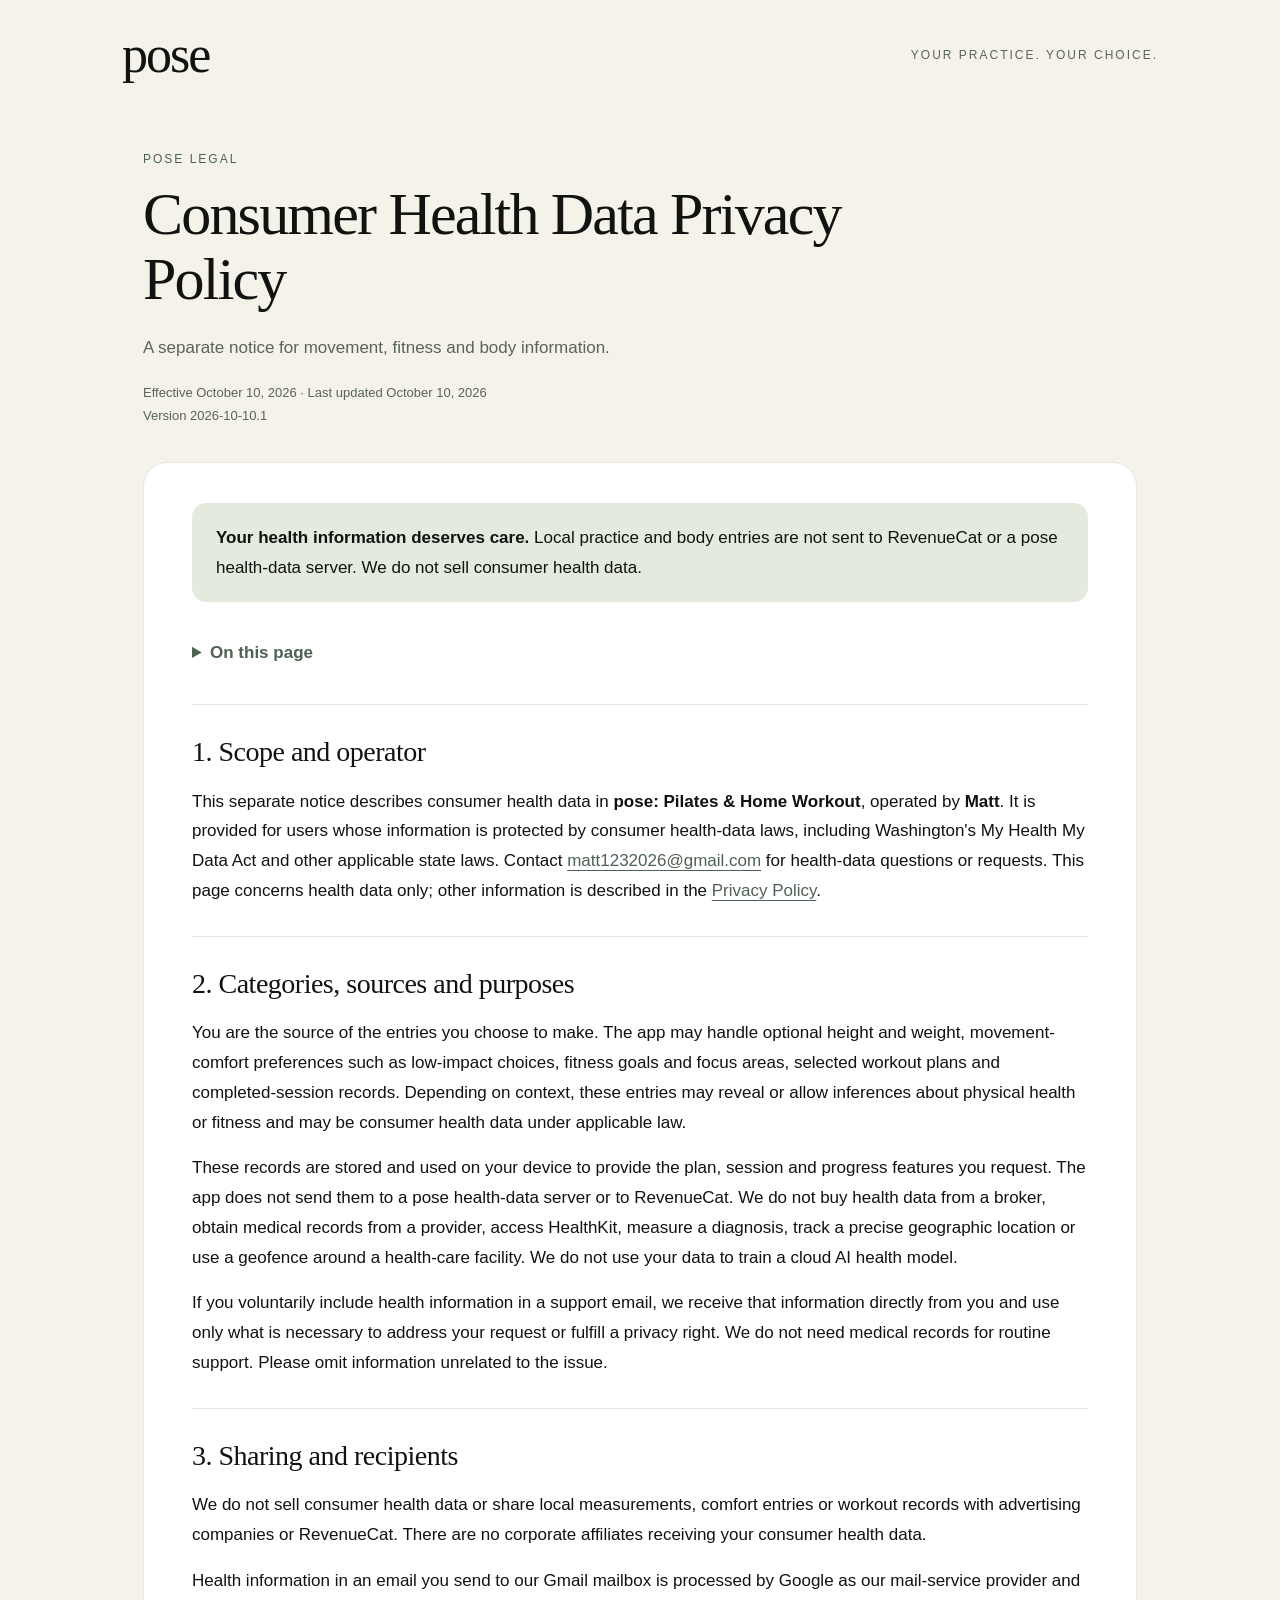
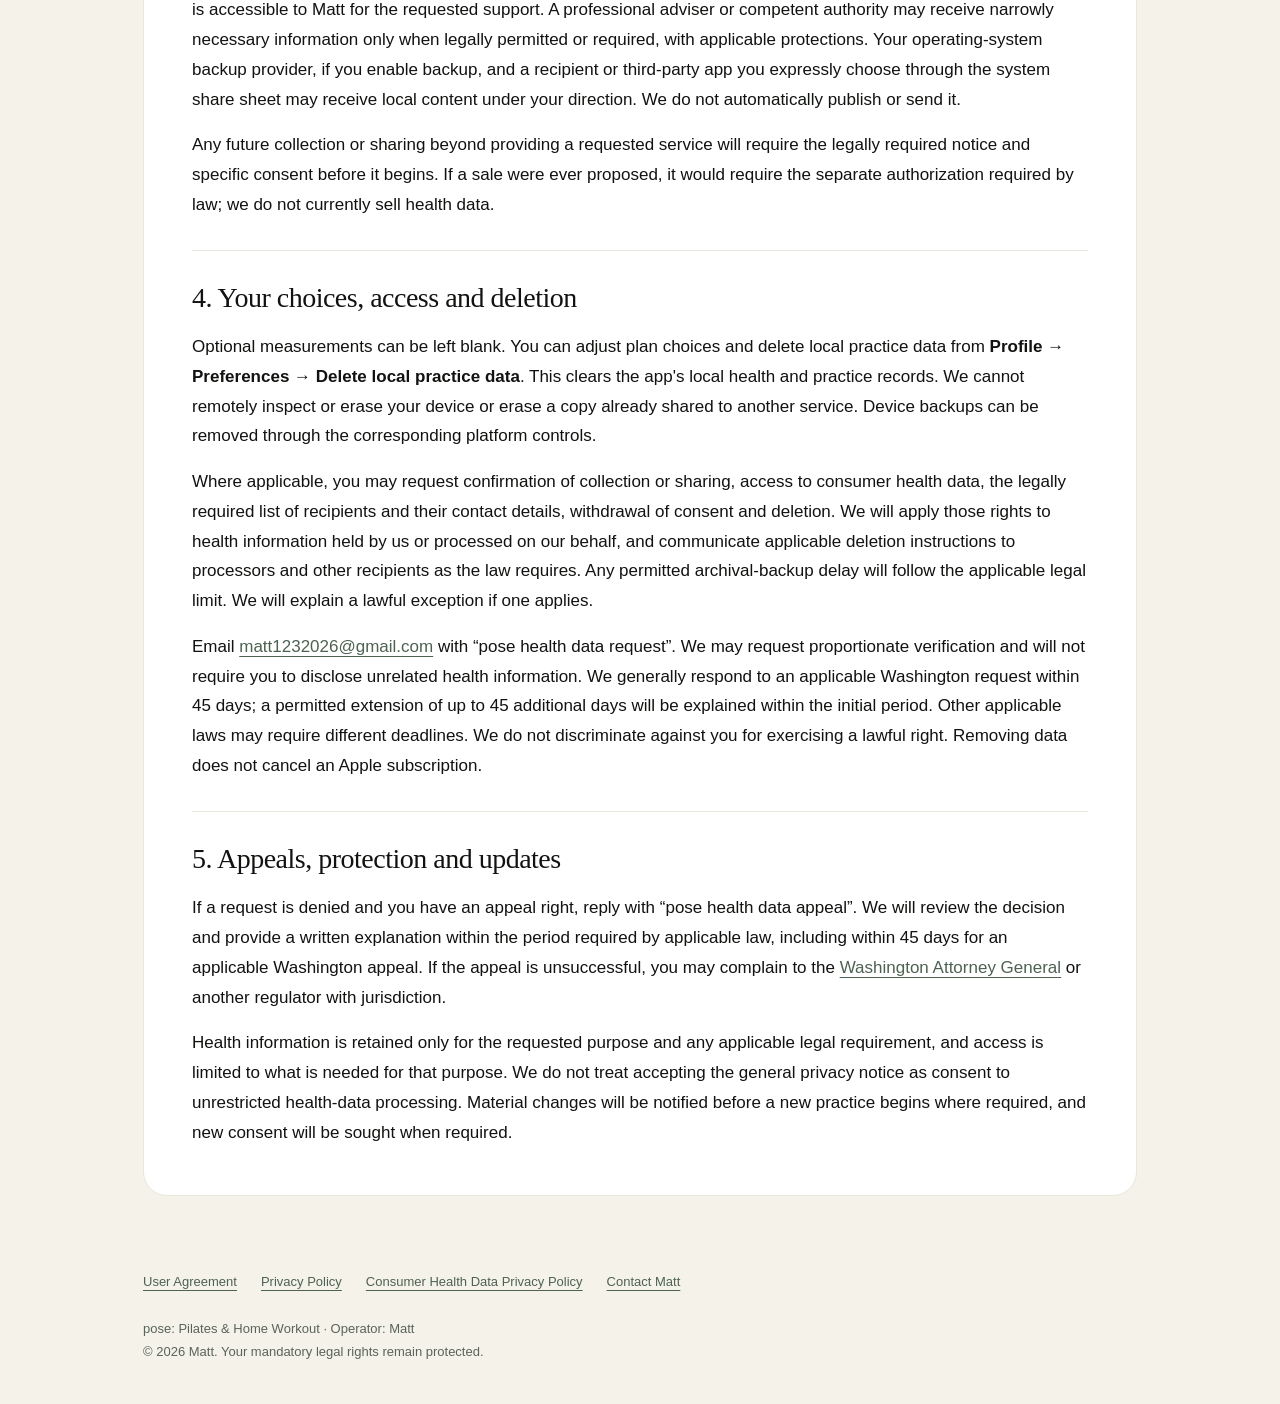
==== consumer-health/index.html @ 8d5f0f85 "Publish English pose legal documents and privacy notices" ====
<!doctype html>
<html lang="en"><head><meta charset="utf-8"><meta name="viewport" content="width=device-width, initial-scale=1"><meta name="color-scheme" content="light"><title>Consumer Health Data Privacy Policy · pose</title><meta name="description" content="A separate notice for movement, fitness and body information."><meta name="theme-color" content="#f5f2ea"><link rel="canonical" href="https://lee271420-ship-it.github.io/pose-legal/consumer-health/"><link rel="icon" href="../favicon.svg" type="image/svg+xml"><link rel="stylesheet" href="../styles.css"></head><body>
<a class="skip" href="#main">Skip to content</a><header class="site-header"><a class="brand" href="../" aria-label="pose legal home">pose</a><span class="brand-note">your practice. your choice.</span></header>
<main id="main"><div class="hero"><p class="eyebrow">pose legal</p><h1>Consumer Health Data Privacy Policy</h1><p class="intro">A separate notice for movement, fitness and body information.</p><p class="meta">Effective October 10, 2026 · Last updated October 10, 2026<br>Version 2026-10-10.1</p></div><article class="document" aria-label="Consumer Health Data Privacy Policy"><div class="summary"><p><strong>Your health information deserves care.</strong> Local practice and body entries are not sent to RevenueCat or a pose health-data server. We do not sell consumer health data.</p></div><details class="toc"><summary>On this page</summary><ol><li><a href="#scope-and-operator">Scope and operator</a></li><li><a href="#categories-sources-and-purposes">Categories, sources and purposes</a></li><li><a href="#sharing-and-recipients">Sharing and recipients</a></li><li><a href="#your-choices-access-and-deletion">Your choices, access and deletion</a></li><li><a href="#appeals-protection-and-updates">Appeals, protection and updates</a></li></ol></details><section id="scope-and-operator" aria-labelledby="heading-scope-and-operator"><h2 id="heading-scope-and-operator">1. Scope and operator</h2><p>This separate notice describes consumer health data in <strong>pose: Pilates &amp; Home Workout</strong>, operated by <strong>Matt</strong>. It is provided for users whose information is protected by consumer health-data laws, including Washington's My Health My Data Act and other applicable state laws. Contact <a href="mailto:matt1232026@gmail.com">matt1232026@gmail.com</a> for health-data questions or requests. This page concerns health data only; other information is described in the <a href="../privacy/">Privacy Policy</a>.</p></section><section id="categories-sources-and-purposes" aria-labelledby="heading-categories-sources-and-purposes"><h2 id="heading-categories-sources-and-purposes">2. Categories, sources and purposes</h2><p>You are the source of the entries you choose to make. The app may handle optional height and weight, movement-comfort preferences such as low-impact choices, fitness goals and focus areas, selected workout plans and completed-session records. Depending on context, these entries may reveal or allow inferences about physical health or fitness and may be consumer health data under applicable law.</p><p>These records are stored and used on your device to provide the plan, session and progress features you request. The app does not send them to a pose health-data server or to RevenueCat. We do not buy health data from a broker, obtain medical records from a provider, access HealthKit, measure a diagnosis, track a precise geographic location or use a geofence around a health-care facility. We do not use your data to train a cloud AI health model.</p><p>If you voluntarily include health information in a support email, we receive that information directly from you and use only what is necessary to address your request or fulfill a privacy right. We do not need medical records for routine support. Please omit information unrelated to the issue.</p></section><section id="sharing-and-recipients" aria-labelledby="heading-sharing-and-recipients"><h2 id="heading-sharing-and-recipients">3. Sharing and recipients</h2><p>We do not sell consumer health data or share local measurements, comfort entries or workout records with advertising companies or RevenueCat. There are no corporate affiliates receiving your consumer health data.</p><p>Health information in an email you send to our Gmail mailbox is processed by Google as our mail-service provider and is accessible to Matt for the requested support. A professional adviser or competent authority may receive narrowly necessary information only when legally permitted or required, with applicable protections. Your operating-system backup provider, if you enable backup, and a recipient or third-party app you expressly choose through the system share sheet may receive local content under your direction. We do not automatically publish or send it.</p><p>Any future collection or sharing beyond providing a requested service will require the legally required notice and specific consent before it begins. If a sale were ever proposed, it would require the separate authorization required by law; we do not currently sell health data.</p></section><section id="your-choices-access-and-deletion" aria-labelledby="heading-your-choices-access-and-deletion"><h2 id="heading-your-choices-access-and-deletion">4. Your choices, access and deletion</h2><p>Optional measurements can be left blank. You can adjust plan choices and delete local practice data from <strong>Profile → Preferences → Delete local practice data</strong>. This clears the app's local health and practice records. We cannot remotely inspect or erase your device or erase a copy already shared to another service. Device backups can be removed through the corresponding platform controls.</p><p>Where applicable, you may request confirmation of collection or sharing, access to consumer health data, the legally required list of recipients and their contact details, withdrawal of consent and deletion. We will apply those rights to health information held by us or processed on our behalf, and communicate applicable deletion instructions to processors and other recipients as the law requires. Any permitted archival-backup delay will follow the applicable legal limit. We will explain a lawful exception if one applies.</p><p>Email <a href="mailto:matt1232026@gmail.com?subject=pose%20health%20data%20request">matt1232026@gmail.com</a> with “pose health data request”. We may request proportionate verification and will not require you to disclose unrelated health information. We generally respond to an applicable Washington request within 45 days; a permitted extension of up to 45 additional days will be explained within the initial period. Other applicable laws may require different deadlines. We do not discriminate against you for exercising a lawful right. Removing data does not cancel an Apple subscription.</p></section><section id="appeals-protection-and-updates" aria-labelledby="heading-appeals-protection-and-updates"><h2 id="heading-appeals-protection-and-updates">5. Appeals, protection and updates</h2><p>If a request is denied and you have an appeal right, reply with “pose health data appeal”. We will review the decision and provide a written explanation within the period required by applicable law, including within 45 days for an applicable Washington appeal. If the appeal is unsuccessful, you may complain to the <a href="https://www.atg.wa.gov/file-complaint">Washington Attorney General</a> or another regulator with jurisdiction.</p><p>Health information is retained only for the requested purpose and any applicable legal requirement, and access is limited to what is needed for that purpose. We do not treat accepting the general privacy notice as consent to unrestricted health-data processing. Material changes will be notified before a new practice begins where required, and new consent will be sought when required.</p></section></article></main><footer><nav class="footer-links" aria-label="Legal documents"><a href="../terms/">User Agreement</a><a href="../privacy/">Privacy Policy</a><a href="../consumer-health/">Consumer Health Data Privacy Policy</a><a href="mailto:matt1232026@gmail.com">Contact Matt</a></nav><p>pose: Pilates &amp; Home Workout · Operator: Matt<br>© 2026 Matt. Your mandatory legal rights remain protected.</p></footer></body></html>
---- styles.css ----
:root{color-scheme:light;--cream:#f5f2ea;--ink:#111310;--muted:#59645a;--green:#4d6252;--pale:#e3ebdf;--line:#e5e8df}
*{box-sizing:border-box}html{scroll-behavior:smooth;scroll-padding-top:28px}body{margin:0;background:var(--cream);color:var(--ink);font:17px/1.75 -apple-system,BlinkMacSystemFont,"Segoe UI",sans-serif;-webkit-text-size-adjust:100%}
a{color:var(--green);text-decoration:underline;text-underline-offset:4px;overflow-wrap:anywhere}a:hover{color:#223e2c}a:focus-visible,summary:focus-visible{outline:3px solid var(--green);outline-offset:5px;border-radius:3px}
.skip{position:absolute;left:16px;top:-100px;padding:12px 20px;background:#fff;z-index:10}.skip:focus{top:12px}
.site-header{max-width:1100px;margin:auto;padding:24px 32px;display:flex;align-items:center;justify-content:space-between;gap:20px}.brand{font:52px/.9 Georgia,"Times New Roman",serif;letter-spacing:-2px;color:var(--ink);text-decoration:none;padding:8px 0}.brand-note{font-size:12px;letter-spacing:2px;text-transform:uppercase;color:var(--muted)}
main{max-width:1050px;margin:14px auto 64px;padding:0 28px}.hero{padding:24px 0 34px;max-width:780px}.eyebrow{text-transform:uppercase;letter-spacing:2px;font-size:12px;color:var(--green);margin:0 0 12px}h1{font:clamp(38px,6vw,60px)/1.09 Georgia,"Times New Roman",serif;letter-spacing:-1.8px;margin:0 0 20px}h2{font:28px/1.2 Georgia,"Times New Roman",serif;letter-spacing:-.5px;margin:0 0 18px}.intro{max-width:650px;color:var(--muted);margin:0 0 20px}.meta{font-size:13px;color:var(--muted);margin:0}.document{background:#fff;border-radius:24px;padding:40px 48px;border:1px solid var(--line)}.summary{padding:20px 24px;background:var(--pale);border-radius:14px;margin:0 0 28px}.summary p{margin:0}p{margin:0 0 16px}p:last-child{margin-bottom:0}section{padding:30px 0;border-top:1px solid var(--line)}section:last-child{padding-bottom:8px}ul{padding-left:22px;margin:10px 0 18px}li{margin:8px 0}strong{font-weight:600}.toc{margin:0 0 28px}.toc summary{cursor:pointer;min-height:44px;padding:8px 0;color:var(--green);font-weight:600}.toc ol{columns:2;column-gap:30px;padding-left:24px;font-size:14px}.toc a{display:inline-block;padding:4px 0;line-height:1.5}footer{max-width:1050px;margin:0 auto 40px;padding:0 28px;color:var(--muted);font-size:13px}.footer-links{display:flex;flex-wrap:wrap;gap:4px 24px;margin-bottom:14px}.footer-links a{min-height:44px;display:inline-flex;align-items:center}.cards{display:grid;grid-template-columns:1fr 1fr;gap:18px}.card{display:block;background:#fff;border:1px solid var(--line);border-radius:22px;padding:28px;color:var(--ink);text-decoration:none}.card h2{margin-bottom:12px}.card p{color:var(--muted)}.card span{display:inline-block;color:var(--green);margin-top:20px;text-decoration:underline;text-underline-offset:4px}
@media(max-width:600px){body{font-size:16px;line-height:1.75}.site-header{padding:20px 24px}.brand{font-size:46px}.brand-note{font-size:10px;letter-spacing:1.3px}main{padding:0 18px;margin-top:0}.hero{padding:22px 6px 26px}.document{padding:26px 22px;border-radius:20px}h1{letter-spacing:-1px}h2{font-size:25px}.toc ol{columns:1}.summary{padding:18px}.cards{grid-template-columns:1fr}footer{padding:0 24px}section{padding:26px 0}}
@media(prefers-reduced-motion:reduce){html{scroll-behavior:auto}}@media print{body{background:#fff;color:#000;font:12pt/1.5 serif}.site-header{padding:0 0 20px}.brand-note,.skip,.toc,.footer-links{display:none}main{max-width:none;margin:0;padding:0}.hero{padding:0 0 24px}.document{border:0;padding:0}.summary{border:1px solid #aaa;background:none}section{break-inside:avoid-page}a{color:#000}footer{padding:20px 0}}
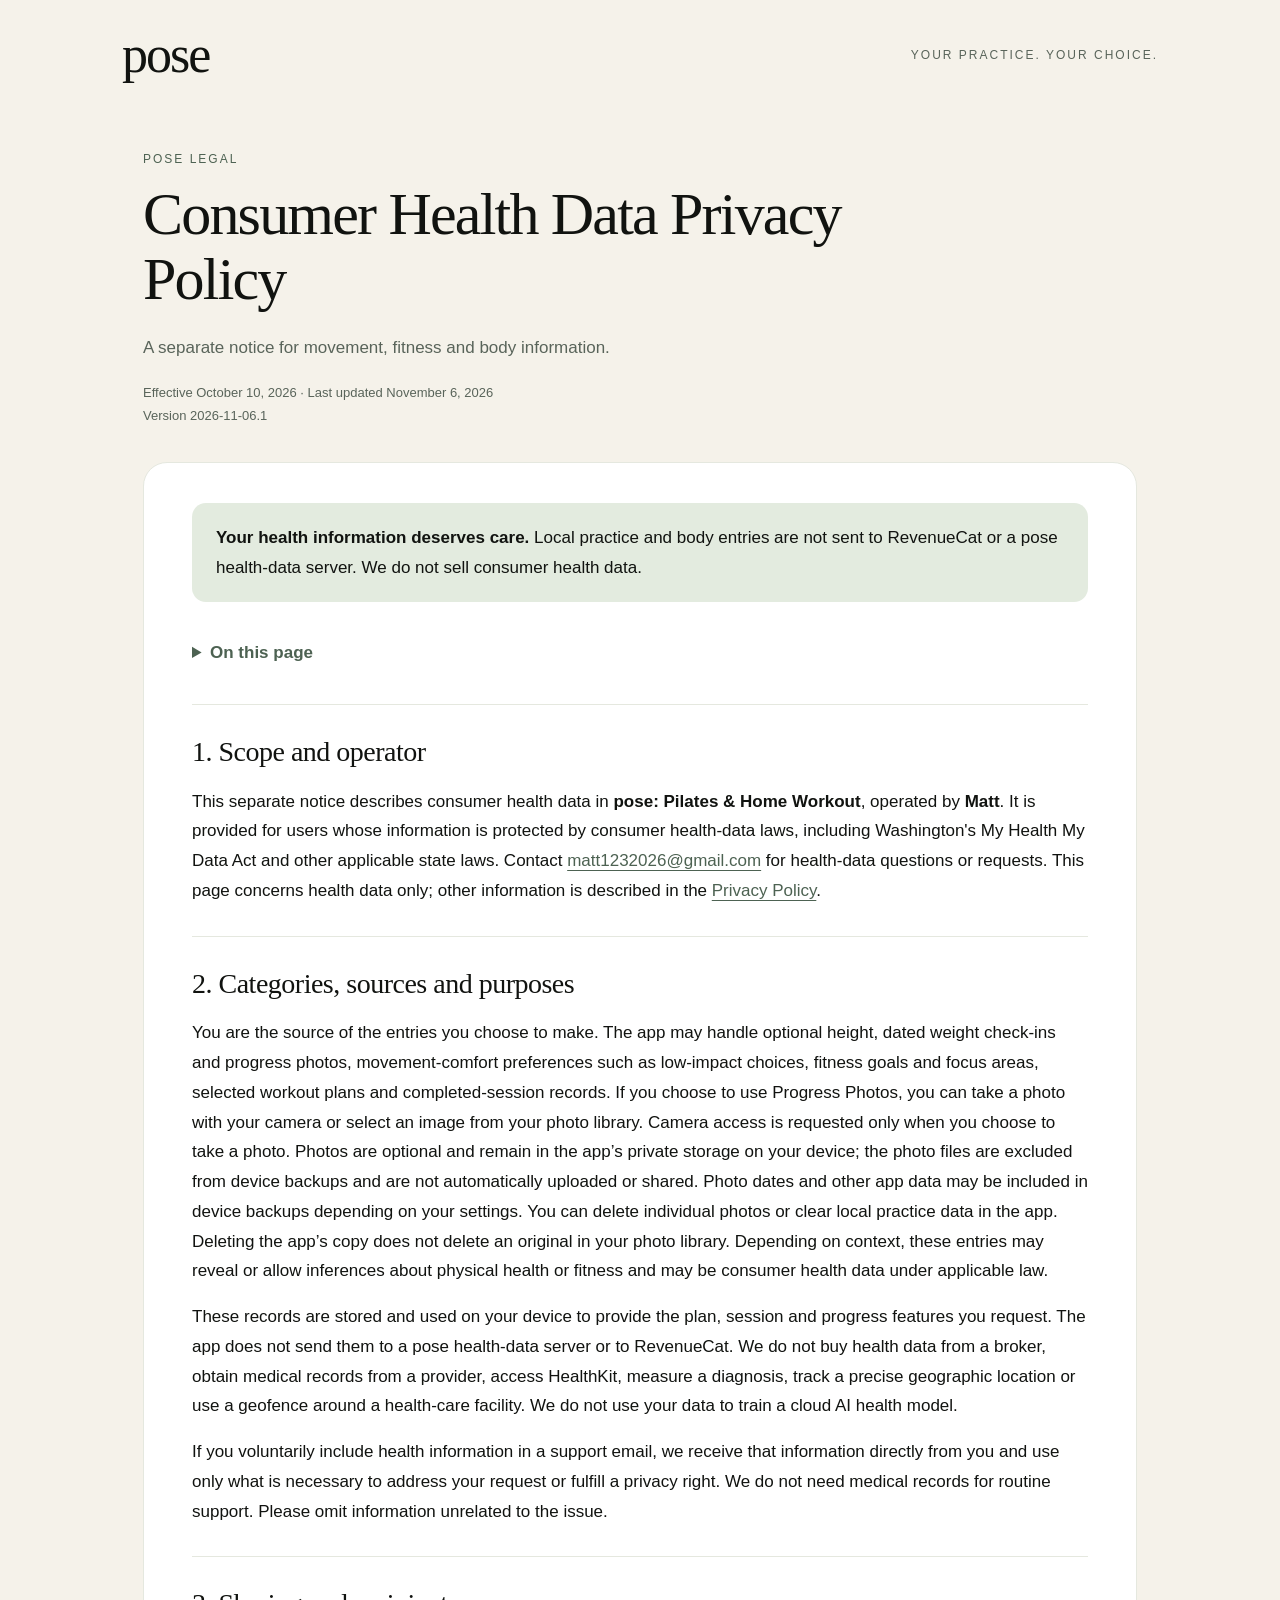
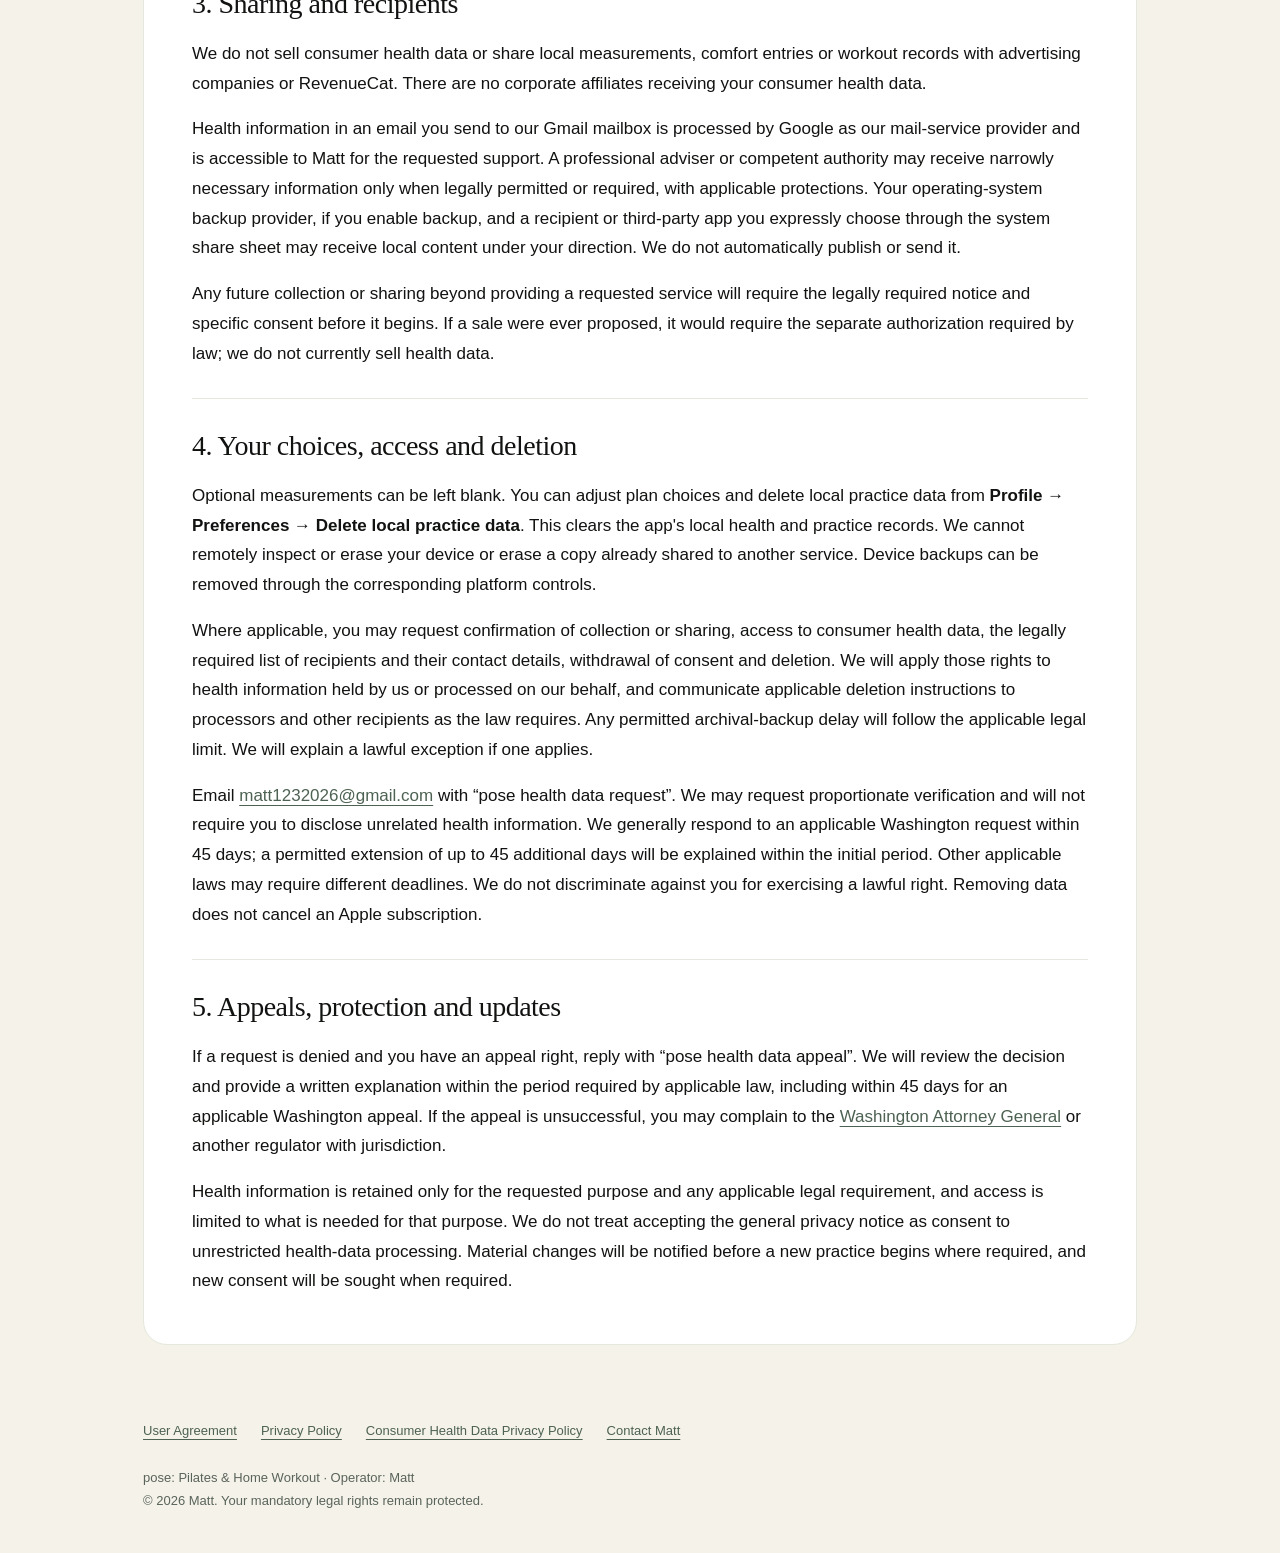
==== commit 41394269: "Describe optional local progress photos and weight history" ====
--- a/consumer-health/index.html
+++ b/consumer-health/index.html
@@ -1,4 +1,4 @@
 <!doctype html>
 <html lang="en"><head><meta charset="utf-8"><meta name="viewport" content="width=device-width, initial-scale=1"><meta name="color-scheme" content="light"><title>Consumer Health Data Privacy Policy · pose</title><meta name="description" content="A separate notice for movement, fitness and body information."><meta name="theme-color" content="#f5f2ea"><link rel="canonical" href="https://lee271420-ship-it.github.io/pose-legal/consumer-health/"><link rel="icon" href="../favicon.svg" type="image/svg+xml"><link rel="stylesheet" href="../styles.css"></head><body>
 <a class="skip" href="#main">Skip to content</a><header class="site-header"><a class="brand" href="../" aria-label="pose legal home">pose</a><span class="brand-note">your practice. your choice.</span></header>
-<main id="main"><div class="hero"><p class="eyebrow">pose legal</p><h1>Consumer Health Data Privacy Policy</h1><p class="intro">A separate notice for movement, fitness and body information.</p><p class="meta">Effective October 10, 2026 · Last updated October 10, 2026<br>Version 2026-10-10.1</p></div><article class="document" aria-label="Consumer Health Data Privacy Policy"><div class="summary"><p><strong>Your health information deserves care.</strong> Local practice and body entries are not sent to RevenueCat or a pose health-data server. We do not sell consumer health data.</p></div><details class="toc"><summary>On this page</summary><ol><li><a href="#scope-and-operator">Scope and operator</a></li><li><a href="#categories-sources-and-purposes">Categories, sources and purposes</a></li><li><a href="#sharing-and-recipients">Sharing and recipients</a></li><li><a href="#your-choices-access-and-deletion">Your choices, access and deletion</a></li><li><a href="#appeals-protection-and-updates">Appeals, protection and updates</a></li></ol></details><section id="scope-and-operator" aria-labelledby="heading-scope-and-operator"><h2 id="heading-scope-and-operator">1. Scope and operator</h2><p>This separate notice describes consumer health data in <strong>pose: Pilates &amp; Home Workout</strong>, operated by <strong>Matt</strong>. It is provided for users whose information is protected by consumer health-data laws, including Washington's My Health My Data Act and other applicable state laws. Contact <a href="mailto:matt1232026@gmail.com">matt1232026@gmail.com</a> for health-data questions or requests. This page concerns health data only; other information is described in the <a href="../privacy/">Privacy Policy</a>.</p></section><section id="categories-sources-and-purposes" aria-labelledby="heading-categories-sources-and-purposes"><h2 id="heading-categories-sources-and-purposes">2. Categories, sources and purposes</h2><p>You are the source of the entries you choose to make. The app may handle optional height and weight, movement-comfort preferences such as low-impact choices, fitness goals and focus areas, selected workout plans and completed-session records. Depending on context, these entries may reveal or allow inferences about physical health or fitness and may be consumer health data under applicable law.</p><p>These records are stored and used on your device to provide the plan, session and progress features you request. The app does not send them to a pose health-data server or to RevenueCat. We do not buy health data from a broker, obtain medical records from a provider, access HealthKit, measure a diagnosis, track a precise geographic location or use a geofence around a health-care facility. We do not use your data to train a cloud AI health model.</p><p>If you voluntarily include health information in a support email, we receive that information directly from you and use only what is necessary to address your request or fulfill a privacy right. We do not need medical records for routine support. Please omit information unrelated to the issue.</p></section><section id="sharing-and-recipients" aria-labelledby="heading-sharing-and-recipients"><h2 id="heading-sharing-and-recipients">3. Sharing and recipients</h2><p>We do not sell consumer health data or share local measurements, comfort entries or workout records with advertising companies or RevenueCat. There are no corporate affiliates receiving your consumer health data.</p><p>Health information in an email you send to our Gmail mailbox is processed by Google as our mail-service provider and is accessible to Matt for the requested support. A professional adviser or competent authority may receive narrowly necessary information only when legally permitted or required, with applicable protections. Your operating-system backup provider, if you enable backup, and a recipient or third-party app you expressly choose through the system share sheet may receive local content under your direction. We do not automatically publish or send it.</p><p>Any future collection or sharing beyond providing a requested service will require the legally required notice and specific consent before it begins. If a sale were ever proposed, it would require the separate authorization required by law; we do not currently sell health data.</p></section><section id="your-choices-access-and-deletion" aria-labelledby="heading-your-choices-access-and-deletion"><h2 id="heading-your-choices-access-and-deletion">4. Your choices, access and deletion</h2><p>Optional measurements can be left blank. You can adjust plan choices and delete local practice data from <strong>Profile → Preferences → Delete local practice data</strong>. This clears the app's local health and practice records. We cannot remotely inspect or erase your device or erase a copy already shared to another service. Device backups can be removed through the corresponding platform controls.</p><p>Where applicable, you may request confirmation of collection or sharing, access to consumer health data, the legally required list of recipients and their contact details, withdrawal of consent and deletion. We will apply those rights to health information held by us or processed on our behalf, and communicate applicable deletion instructions to processors and other recipients as the law requires. Any permitted archival-backup delay will follow the applicable legal limit. We will explain a lawful exception if one applies.</p><p>Email <a href="mailto:matt1232026@gmail.com?subject=pose%20health%20data%20request">matt1232026@gmail.com</a> with “pose health data request”. We may request proportionate verification and will not require you to disclose unrelated health information. We generally respond to an applicable Washington request within 45 days; a permitted extension of up to 45 additional days will be explained within the initial period. Other applicable laws may require different deadlines. We do not discriminate against you for exercising a lawful right. Removing data does not cancel an Apple subscription.</p></section><section id="appeals-protection-and-updates" aria-labelledby="heading-appeals-protection-and-updates"><h2 id="heading-appeals-protection-and-updates">5. Appeals, protection and updates</h2><p>If a request is denied and you have an appeal right, reply with “pose health data appeal”. We will review the decision and provide a written explanation within the period required by applicable law, including within 45 days for an applicable Washington appeal. If the appeal is unsuccessful, you may complain to the <a href="https://www.atg.wa.gov/file-complaint">Washington Attorney General</a> or another regulator with jurisdiction.</p><p>Health information is retained only for the requested purpose and any applicable legal requirement, and access is limited to what is needed for that purpose. We do not treat accepting the general privacy notice as consent to unrestricted health-data processing. Material changes will be notified before a new practice begins where required, and new consent will be sought when required.</p></section></article></main><footer><nav class="footer-links" aria-label="Legal documents"><a href="../terms/">User Agreement</a><a href="../privacy/">Privacy Policy</a><a href="../consumer-health/">Consumer Health Data Privacy Policy</a><a href="mailto:matt1232026@gmail.com">Contact Matt</a></nav><p>pose: Pilates &amp; Home Workout · Operator: Matt<br>© 2026 Matt. Your mandatory legal rights remain protected.</p></footer></body></html>
+<main id="main"><div class="hero"><p class="eyebrow">pose legal</p><h1>Consumer Health Data Privacy Policy</h1><p class="intro">A separate notice for movement, fitness and body information.</p><p class="meta">Effective October 10, 2026 · Last updated November 6, 2026<br>Version 2026-11-06.1</p></div><article class="document" aria-label="Consumer Health Data Privacy Policy"><div class="summary"><p><strong>Your health information deserves care.</strong> Local practice and body entries are not sent to RevenueCat or a pose health-data server. We do not sell consumer health data.</p></div><details class="toc"><summary>On this page</summary><ol><li><a href="#scope-and-operator">Scope and operator</a></li><li><a href="#categories-sources-and-purposes">Categories, sources and purposes</a></li><li><a href="#sharing-and-recipients">Sharing and recipients</a></li><li><a href="#your-choices-access-and-deletion">Your choices, access and deletion</a></li><li><a href="#appeals-protection-and-updates">Appeals, protection and updates</a></li></ol></details><section id="scope-and-operator" aria-labelledby="heading-scope-and-operator"><h2 id="heading-scope-and-operator">1. Scope and operator</h2><p>This separate notice describes consumer health data in <strong>pose: Pilates &amp; Home Workout</strong>, operated by <strong>Matt</strong>. It is provided for users whose information is protected by consumer health-data laws, including Washington's My Health My Data Act and other applicable state laws. Contact <a href="mailto:matt1232026@gmail.com">matt1232026@gmail.com</a> for health-data questions or requests. This page concerns health data only; other information is described in the <a href="../privacy/">Privacy Policy</a>.</p></section><section id="categories-sources-and-purposes" aria-labelledby="heading-categories-sources-and-purposes"><h2 id="heading-categories-sources-and-purposes">2. Categories, sources and purposes</h2><p>You are the source of the entries you choose to make. The app may handle optional height, dated weight check-ins and progress photos, movement-comfort preferences such as low-impact choices, fitness goals and focus areas, selected workout plans and completed-session records. If you choose to use Progress Photos, you can take a photo with your camera or select an image from your photo library. Camera access is requested only when you choose to take a photo. Photos are optional and remain in the app’s private storage on your device; the photo files are excluded from device backups and are not automatically uploaded or shared. Photo dates and other app data may be included in device backups depending on your settings. You can delete individual photos or clear local practice data in the app. Deleting the app’s copy does not delete an original in your photo library. Depending on context, these entries may reveal or allow inferences about physical health or fitness and may be consumer health data under applicable law.</p><p>These records are stored and used on your device to provide the plan, session and progress features you request. The app does not send them to a pose health-data server or to RevenueCat. We do not buy health data from a broker, obtain medical records from a provider, access HealthKit, measure a diagnosis, track a precise geographic location or use a geofence around a health-care facility. We do not use your data to train a cloud AI health model.</p><p>If you voluntarily include health information in a support email, we receive that information directly from you and use only what is necessary to address your request or fulfill a privacy right. We do not need medical records for routine support. Please omit information unrelated to the issue.</p></section><section id="sharing-and-recipients" aria-labelledby="heading-sharing-and-recipients"><h2 id="heading-sharing-and-recipients">3. Sharing and recipients</h2><p>We do not sell consumer health data or share local measurements, comfort entries or workout records with advertising companies or RevenueCat. There are no corporate affiliates receiving your consumer health data.</p><p>Health information in an email you send to our Gmail mailbox is processed by Google as our mail-service provider and is accessible to Matt for the requested support. A professional adviser or competent authority may receive narrowly necessary information only when legally permitted or required, with applicable protections. Your operating-system backup provider, if you enable backup, and a recipient or third-party app you expressly choose through the system share sheet may receive local content under your direction. We do not automatically publish or send it.</p><p>Any future collection or sharing beyond providing a requested service will require the legally required notice and specific consent before it begins. If a sale were ever proposed, it would require the separate authorization required by law; we do not currently sell health data.</p></section><section id="your-choices-access-and-deletion" aria-labelledby="heading-your-choices-access-and-deletion"><h2 id="heading-your-choices-access-and-deletion">4. Your choices, access and deletion</h2><p>Optional measurements can be left blank. You can adjust plan choices and delete local practice data from <strong>Profile → Preferences → Delete local practice data</strong>. This clears the app's local health and practice records. We cannot remotely inspect or erase your device or erase a copy already shared to another service. Device backups can be removed through the corresponding platform controls.</p><p>Where applicable, you may request confirmation of collection or sharing, access to consumer health data, the legally required list of recipients and their contact details, withdrawal of consent and deletion. We will apply those rights to health information held by us or processed on our behalf, and communicate applicable deletion instructions to processors and other recipients as the law requires. Any permitted archival-backup delay will follow the applicable legal limit. We will explain a lawful exception if one applies.</p><p>Email <a href="mailto:matt1232026@gmail.com?subject=pose%20health%20data%20request">matt1232026@gmail.com</a> with “pose health data request”. We may request proportionate verification and will not require you to disclose unrelated health information. We generally respond to an applicable Washington request within 45 days; a permitted extension of up to 45 additional days will be explained within the initial period. Other applicable laws may require different deadlines. We do not discriminate against you for exercising a lawful right. Removing data does not cancel an Apple subscription.</p></section><section id="appeals-protection-and-updates" aria-labelledby="heading-appeals-protection-and-updates"><h2 id="heading-appeals-protection-and-updates">5. Appeals, protection and updates</h2><p>If a request is denied and you have an appeal right, reply with “pose health data appeal”. We will review the decision and provide a written explanation within the period required by applicable law, including within 45 days for an applicable Washington appeal. If the appeal is unsuccessful, you may complain to the <a href="https://www.atg.wa.gov/file-complaint">Washington Attorney General</a> or another regulator with jurisdiction.</p><p>Health information is retained only for the requested purpose and any applicable legal requirement, and access is limited to what is needed for that purpose. We do not treat accepting the general privacy notice as consent to unrestricted health-data processing. Material changes will be notified before a new practice begins where required, and new consent will be sought when required.</p></section></article></main><footer><nav class="footer-links" aria-label="Legal documents"><a href="../terms/">User Agreement</a><a href="../privacy/">Privacy Policy</a><a href="../consumer-health/">Consumer Health Data Privacy Policy</a><a href="mailto:matt1232026@gmail.com">Contact Matt</a></nav><p>pose: Pilates &amp; Home Workout · Operator: Matt<br>© 2026 Matt. Your mandatory legal rights remain protected.</p></footer></body></html>
--- a/styles.css
+++ b/styles.css
@@ -2,8 +2,9 @@
 :root{color-scheme:light;--cream:#f5f2ea;--ink:#111310;--muted:#59645a;--green:#4d6252;--pale:#e3ebdf;--line:#e5e8df}
 *{box-sizing:border-box}html{scroll-behavior:smooth;scroll-padding-top:28px}body{margin:0;background:var(--cream);color:var(--ink);font:17px/1.75 -apple-system,BlinkMacSystemFont,"Segoe UI",sans-serif;-webkit-text-size-adjust:100%}
 a{color:var(--green);text-decoration:underline;text-underline-offset:4px;overflow-wrap:anywhere}a:hover{color:#223e2c}a:focus-visible,summary:focus-visible{outline:3px solid var(--green);outline-offset:5px;border-radius:3px}
-.skip{position:absolute;left:16px;top:-100px;padding:12px 20px;background:#fff;z-index:10}.skip:focus{top:12px}
+.skip{position:absolute;left:16px;top:12px;transform:translateY(-200%);padding:12px 20px;background:#fff;z-index:10}.skip:focus{transform:none}
 .site-header{max-width:1100px;margin:auto;padding:24px 32px;display:flex;align-items:center;justify-content:space-between;gap:20px}.brand{font:52px/.9 Georgia,"Times New Roman",serif;letter-spacing:-2px;color:var(--ink);text-decoration:none;padding:8px 0}.brand-note{font-size:12px;letter-spacing:2px;text-transform:uppercase;color:var(--muted)}
 main{max-width:1050px;margin:14px auto 64px;padding:0 28px}.hero{padding:24px 0 34px;max-width:780px}.eyebrow{text-transform:uppercase;letter-spacing:2px;font-size:12px;color:var(--green);margin:0 0 12px}h1{font:clamp(38px,6vw,60px)/1.09 Georgia,"Times New Roman",serif;letter-spacing:-1.8px;margin:0 0 20px}h2{font:28px/1.2 Georgia,"Times New Roman",serif;letter-spacing:-.5px;margin:0 0 18px}.intro{max-width:650px;color:var(--muted);margin:0 0 20px}.meta{font-size:13px;color:var(--muted);margin:0}.document{background:#fff;border-radius:24px;padding:40px 48px;border:1px solid var(--line)}.summary{padding:20px 24px;background:var(--pale);border-radius:14px;margin:0 0 28px}.summary p{margin:0}p{margin:0 0 16px}p:last-child{margin-bottom:0}section{padding:30px 0;border-top:1px solid var(--line)}section:last-child{padding-bottom:8px}ul{padding-left:22px;margin:10px 0 18px}li{margin:8px 0}strong{font-weight:600}.toc{margin:0 0 28px}.toc summary{cursor:pointer;min-height:44px;padding:8px 0;color:var(--green);font-weight:600}.toc ol{columns:2;column-gap:30px;padding-left:24px;font-size:14px}.toc a{display:inline-block;padding:4px 0;line-height:1.5}footer{max-width:1050px;margin:0 auto 40px;padding:0 28px;color:var(--muted);font-size:13px}.footer-links{display:flex;flex-wrap:wrap;gap:4px 24px;margin-bottom:14px}.footer-links a{min-height:44px;display:inline-flex;align-items:center}.cards{display:grid;grid-template-columns:1fr 1fr;gap:18px}.card{display:block;background:#fff;border:1px solid var(--line);border-radius:22px;padding:28px;color:var(--ink);text-decoration:none}.card h2{margin-bottom:12px}.card p{color:var(--muted)}.card span{display:inline-block;color:var(--green);margin-top:20px;text-decoration:underline;text-underline-offset:4px}
 @media(max-width:600px){body{font-size:16px;line-height:1.75}.site-header{padding:20px 24px}.brand{font-size:46px}.brand-note{font-size:10px;letter-spacing:1.3px}main{padding:0 18px;margin-top:0}.hero{padding:22px 6px 26px}.document{padding:26px 22px;border-radius:20px}h1{letter-spacing:-1px}h2{font-size:25px}.toc ol{columns:1}.summary{padding:18px}.cards{grid-template-columns:1fr}footer{padding:0 24px}section{padding:26px 0}}
+@supports(font:-apple-system-body){body{font:-apple-system-body;line-height:1.75}h1{font:-apple-system-title1;font-family:Georgia,"Times New Roman",serif;line-height:1.15;overflow-wrap:anywhere}h2{font:-apple-system-title3;font-family:Georgia,"Times New Roman",serif;line-height:1.3;overflow-wrap:anywhere}.intro{font-size:1em}.meta,footer{font-size:.85em}.toc ol{font-size:.9em}.eyebrow{font-size:.75em}.brand-note{font-size:10px}}p,li{overflow-wrap:anywhere}
 @media(prefers-reduced-motion:reduce){html{scroll-behavior:auto}}@media print{body{background:#fff;color:#000;font:12pt/1.5 serif}.site-header{padding:0 0 20px}.brand-note,.skip,.toc,.footer-links{display:none}main{max-width:none;margin:0;padding:0}.hero{padding:0 0 24px}.document{border:0;padding:0}.summary{border:1px solid #aaa;background:none}section{break-inside:avoid-page}a{color:#000}footer{padding:20px 0}}
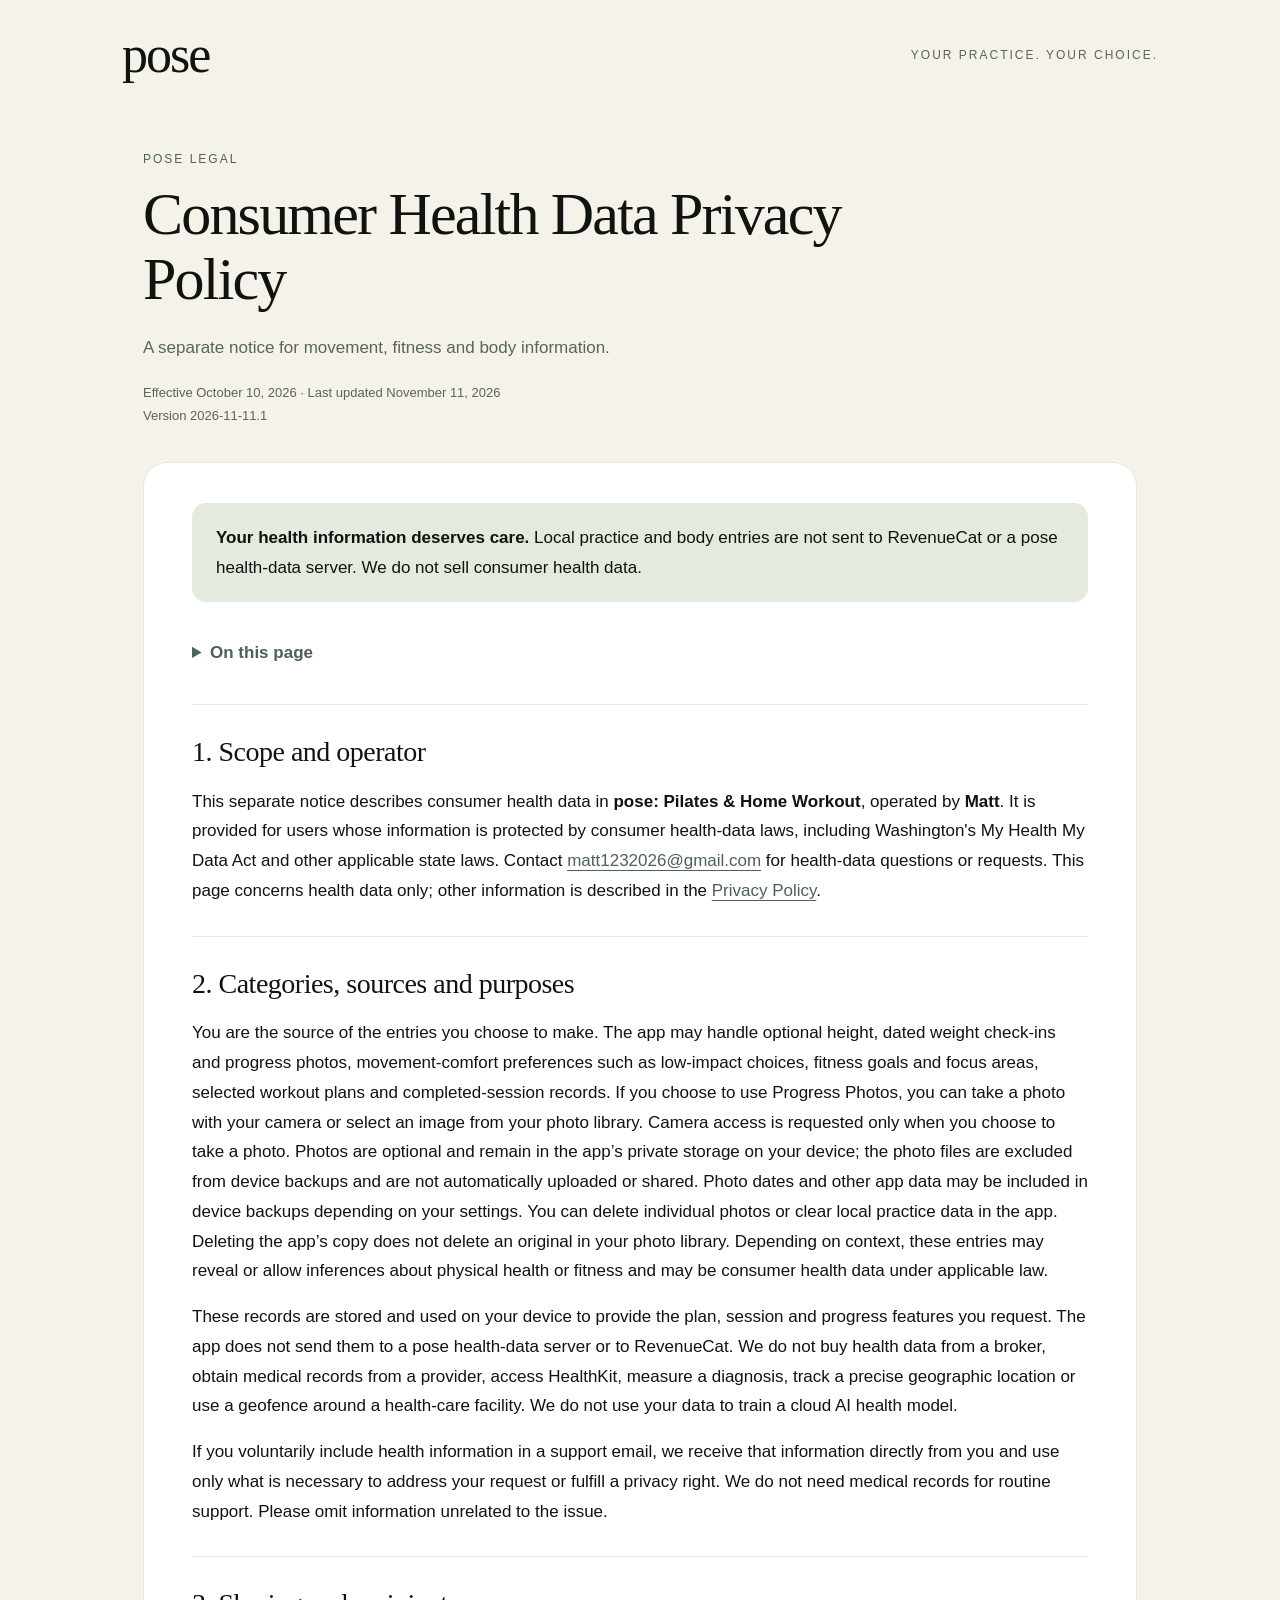
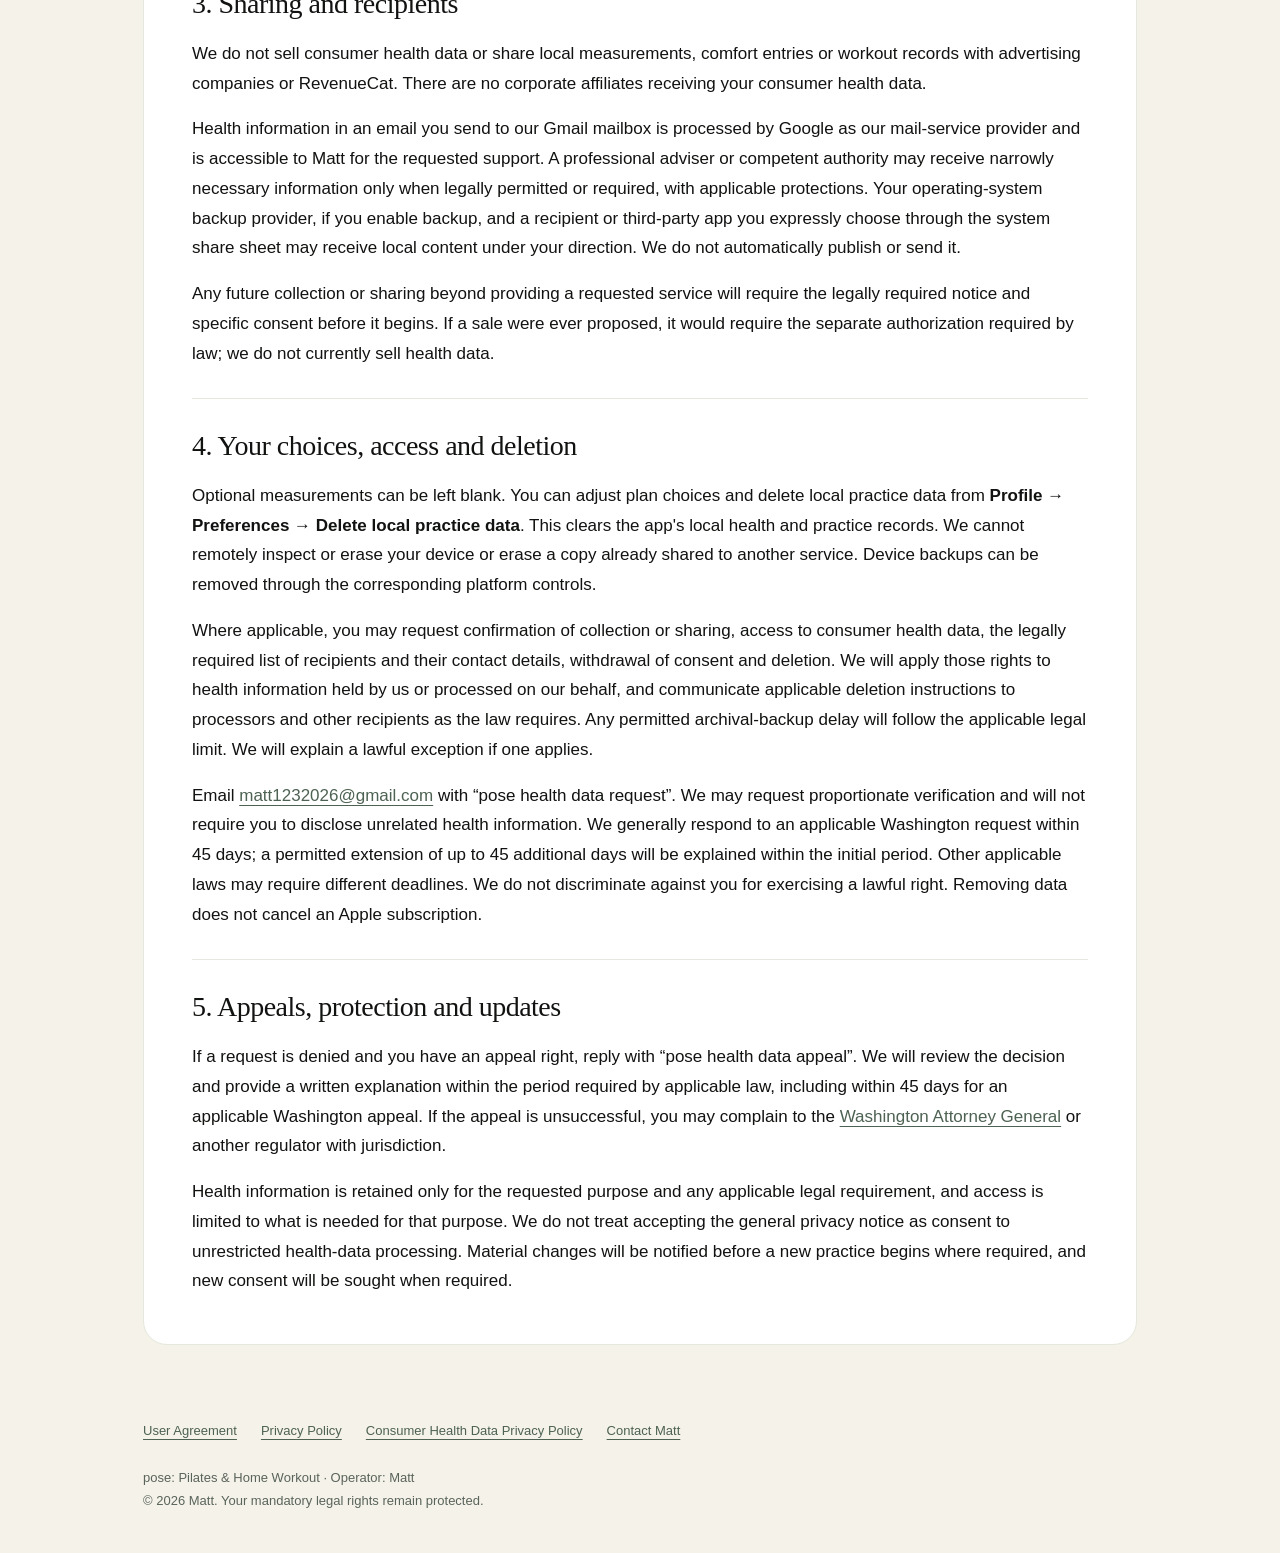
==== commit fba6490f: "Add usage analytics disclosure to privacy policy; bump legal docs to 2026-11-11.1" ====
--- a/consumer-health/index.html
+++ b/consumer-health/index.html
@@ -1,4 +1,4 @@
 <!doctype html>
 <html lang="en"><head><meta charset="utf-8"><meta name="viewport" content="width=device-width, initial-scale=1"><meta name="color-scheme" content="light"><title>Consumer Health Data Privacy Policy · pose</title><meta name="description" content="A separate notice for movement, fitness and body information."><meta name="theme-color" content="#f5f2ea"><link rel="canonical" href="https://lee271420-ship-it.github.io/pose-legal/consumer-health/"><link rel="icon" href="../favicon.svg" type="image/svg+xml"><link rel="stylesheet" href="../styles.css"></head><body>
 <a class="skip" href="#main">Skip to content</a><header class="site-header"><a class="brand" href="../" aria-label="pose legal home">pose</a><span class="brand-note">your practice. your choice.</span></header>
-<main id="main"><div class="hero"><p class="eyebrow">pose legal</p><h1>Consumer Health Data Privacy Policy</h1><p class="intro">A separate notice for movement, fitness and body information.</p><p class="meta">Effective October 10, 2026 · Last updated November 6, 2026<br>Version 2026-11-06.1</p></div><article class="document" aria-label="Consumer Health Data Privacy Policy"><div class="summary"><p><strong>Your health information deserves care.</strong> Local practice and body entries are not sent to RevenueCat or a pose health-data server. We do not sell consumer health data.</p></div><details class="toc"><summary>On this page</summary><ol><li><a href="#scope-and-operator">Scope and operator</a></li><li><a href="#categories-sources-and-purposes">Categories, sources and purposes</a></li><li><a href="#sharing-and-recipients">Sharing and recipients</a></li><li><a href="#your-choices-access-and-deletion">Your choices, access and deletion</a></li><li><a href="#appeals-protection-and-updates">Appeals, protection and updates</a></li></ol></details><section id="scope-and-operator" aria-labelledby="heading-scope-and-operator"><h2 id="heading-scope-and-operator">1. Scope and operator</h2><p>This separate notice describes consumer health data in <strong>pose: Pilates &amp; Home Workout</strong>, operated by <strong>Matt</strong>. It is provided for users whose information is protected by consumer health-data laws, including Washington's My Health My Data Act and other applicable state laws. Contact <a href="mailto:matt1232026@gmail.com">matt1232026@gmail.com</a> for health-data questions or requests. This page concerns health data only; other information is described in the <a href="../privacy/">Privacy Policy</a>.</p></section><section id="categories-sources-and-purposes" aria-labelledby="heading-categories-sources-and-purposes"><h2 id="heading-categories-sources-and-purposes">2. Categories, sources and purposes</h2><p>You are the source of the entries you choose to make. The app may handle optional height, dated weight check-ins and progress photos, movement-comfort preferences such as low-impact choices, fitness goals and focus areas, selected workout plans and completed-session records. If you choose to use Progress Photos, you can take a photo with your camera or select an image from your photo library. Camera access is requested only when you choose to take a photo. Photos are optional and remain in the app’s private storage on your device; the photo files are excluded from device backups and are not automatically uploaded or shared. Photo dates and other app data may be included in device backups depending on your settings. You can delete individual photos or clear local practice data in the app. Deleting the app’s copy does not delete an original in your photo library. Depending on context, these entries may reveal or allow inferences about physical health or fitness and may be consumer health data under applicable law.</p><p>These records are stored and used on your device to provide the plan, session and progress features you request. The app does not send them to a pose health-data server or to RevenueCat. We do not buy health data from a broker, obtain medical records from a provider, access HealthKit, measure a diagnosis, track a precise geographic location or use a geofence around a health-care facility. We do not use your data to train a cloud AI health model.</p><p>If you voluntarily include health information in a support email, we receive that information directly from you and use only what is necessary to address your request or fulfill a privacy right. We do not need medical records for routine support. Please omit information unrelated to the issue.</p></section><section id="sharing-and-recipients" aria-labelledby="heading-sharing-and-recipients"><h2 id="heading-sharing-and-recipients">3. Sharing and recipients</h2><p>We do not sell consumer health data or share local measurements, comfort entries or workout records with advertising companies or RevenueCat. There are no corporate affiliates receiving your consumer health data.</p><p>Health information in an email you send to our Gmail mailbox is processed by Google as our mail-service provider and is accessible to Matt for the requested support. A professional adviser or competent authority may receive narrowly necessary information only when legally permitted or required, with applicable protections. Your operating-system backup provider, if you enable backup, and a recipient or third-party app you expressly choose through the system share sheet may receive local content under your direction. We do not automatically publish or send it.</p><p>Any future collection or sharing beyond providing a requested service will require the legally required notice and specific consent before it begins. If a sale were ever proposed, it would require the separate authorization required by law; we do not currently sell health data.</p></section><section id="your-choices-access-and-deletion" aria-labelledby="heading-your-choices-access-and-deletion"><h2 id="heading-your-choices-access-and-deletion">4. Your choices, access and deletion</h2><p>Optional measurements can be left blank. You can adjust plan choices and delete local practice data from <strong>Profile → Preferences → Delete local practice data</strong>. This clears the app's local health and practice records. We cannot remotely inspect or erase your device or erase a copy already shared to another service. Device backups can be removed through the corresponding platform controls.</p><p>Where applicable, you may request confirmation of collection or sharing, access to consumer health data, the legally required list of recipients and their contact details, withdrawal of consent and deletion. We will apply those rights to health information held by us or processed on our behalf, and communicate applicable deletion instructions to processors and other recipients as the law requires. Any permitted archival-backup delay will follow the applicable legal limit. We will explain a lawful exception if one applies.</p><p>Email <a href="mailto:matt1232026@gmail.com?subject=pose%20health%20data%20request">matt1232026@gmail.com</a> with “pose health data request”. We may request proportionate verification and will not require you to disclose unrelated health information. We generally respond to an applicable Washington request within 45 days; a permitted extension of up to 45 additional days will be explained within the initial period. Other applicable laws may require different deadlines. We do not discriminate against you for exercising a lawful right. Removing data does not cancel an Apple subscription.</p></section><section id="appeals-protection-and-updates" aria-labelledby="heading-appeals-protection-and-updates"><h2 id="heading-appeals-protection-and-updates">5. Appeals, protection and updates</h2><p>If a request is denied and you have an appeal right, reply with “pose health data appeal”. We will review the decision and provide a written explanation within the period required by applicable law, including within 45 days for an applicable Washington appeal. If the appeal is unsuccessful, you may complain to the <a href="https://www.atg.wa.gov/file-complaint">Washington Attorney General</a> or another regulator with jurisdiction.</p><p>Health information is retained only for the requested purpose and any applicable legal requirement, and access is limited to what is needed for that purpose. We do not treat accepting the general privacy notice as consent to unrestricted health-data processing. Material changes will be notified before a new practice begins where required, and new consent will be sought when required.</p></section></article></main><footer><nav class="footer-links" aria-label="Legal documents"><a href="../terms/">User Agreement</a><a href="../privacy/">Privacy Policy</a><a href="../consumer-health/">Consumer Health Data Privacy Policy</a><a href="mailto:matt1232026@gmail.com">Contact Matt</a></nav><p>pose: Pilates &amp; Home Workout · Operator: Matt<br>© 2026 Matt. Your mandatory legal rights remain protected.</p></footer></body></html>
+<main id="main"><div class="hero"><p class="eyebrow">pose legal</p><h1>Consumer Health Data Privacy Policy</h1><p class="intro">A separate notice for movement, fitness and body information.</p><p class="meta">Effective October 10, 2026 · Last updated November 11, 2026<br>Version 2026-11-11.1</p></div><article class="document" aria-label="Consumer Health Data Privacy Policy"><div class="summary"><p><strong>Your health information deserves care.</strong> Local practice and body entries are not sent to RevenueCat or a pose health-data server. We do not sell consumer health data.</p></div><details class="toc"><summary>On this page</summary><ol><li><a href="#scope-and-operator">Scope and operator</a></li><li><a href="#categories-sources-and-purposes">Categories, sources and purposes</a></li><li><a href="#sharing-and-recipients">Sharing and recipients</a></li><li><a href="#your-choices-access-and-deletion">Your choices, access and deletion</a></li><li><a href="#appeals-protection-and-updates">Appeals, protection and updates</a></li></ol></details><section id="scope-and-operator" aria-labelledby="heading-scope-and-operator"><h2 id="heading-scope-and-operator">1. Scope and operator</h2><p>This separate notice describes consumer health data in <strong>pose: Pilates &amp; Home Workout</strong>, operated by <strong>Matt</strong>. It is provided for users whose information is protected by consumer health-data laws, including Washington's My Health My Data Act and other applicable state laws. Contact <a href="mailto:matt1232026@gmail.com">matt1232026@gmail.com</a> for health-data questions or requests. This page concerns health data only; other information is described in the <a href="../privacy/">Privacy Policy</a>.</p></section><section id="categories-sources-and-purposes" aria-labelledby="heading-categories-sources-and-purposes"><h2 id="heading-categories-sources-and-purposes">2. Categories, sources and purposes</h2><p>You are the source of the entries you choose to make. The app may handle optional height, dated weight check-ins and progress photos, movement-comfort preferences such as low-impact choices, fitness goals and focus areas, selected workout plans and completed-session records. If you choose to use Progress Photos, you can take a photo with your camera or select an image from your photo library. Camera access is requested only when you choose to take a photo. Photos are optional and remain in the app’s private storage on your device; the photo files are excluded from device backups and are not automatically uploaded or shared. Photo dates and other app data may be included in device backups depending on your settings. You can delete individual photos or clear local practice data in the app. Deleting the app’s copy does not delete an original in your photo library. Depending on context, these entries may reveal or allow inferences about physical health or fitness and may be consumer health data under applicable law.</p><p>These records are stored and used on your device to provide the plan, session and progress features you request. The app does not send them to a pose health-data server or to RevenueCat. We do not buy health data from a broker, obtain medical records from a provider, access HealthKit, measure a diagnosis, track a precise geographic location or use a geofence around a health-care facility. We do not use your data to train a cloud AI health model.</p><p>If you voluntarily include health information in a support email, we receive that information directly from you and use only what is necessary to address your request or fulfill a privacy right. We do not need medical records for routine support. Please omit information unrelated to the issue.</p></section><section id="sharing-and-recipients" aria-labelledby="heading-sharing-and-recipients"><h2 id="heading-sharing-and-recipients">3. Sharing and recipients</h2><p>We do not sell consumer health data or share local measurements, comfort entries or workout records with advertising companies or RevenueCat. There are no corporate affiliates receiving your consumer health data.</p><p>Health information in an email you send to our Gmail mailbox is processed by Google as our mail-service provider and is accessible to Matt for the requested support. A professional adviser or competent authority may receive narrowly necessary information only when legally permitted or required, with applicable protections. Your operating-system backup provider, if you enable backup, and a recipient or third-party app you expressly choose through the system share sheet may receive local content under your direction. We do not automatically publish or send it.</p><p>Any future collection or sharing beyond providing a requested service will require the legally required notice and specific consent before it begins. If a sale were ever proposed, it would require the separate authorization required by law; we do not currently sell health data.</p></section><section id="your-choices-access-and-deletion" aria-labelledby="heading-your-choices-access-and-deletion"><h2 id="heading-your-choices-access-and-deletion">4. Your choices, access and deletion</h2><p>Optional measurements can be left blank. You can adjust plan choices and delete local practice data from <strong>Profile → Preferences → Delete local practice data</strong>. This clears the app's local health and practice records. We cannot remotely inspect or erase your device or erase a copy already shared to another service. Device backups can be removed through the corresponding platform controls.</p><p>Where applicable, you may request confirmation of collection or sharing, access to consumer health data, the legally required list of recipients and their contact details, withdrawal of consent and deletion. We will apply those rights to health information held by us or processed on our behalf, and communicate applicable deletion instructions to processors and other recipients as the law requires. Any permitted archival-backup delay will follow the applicable legal limit. We will explain a lawful exception if one applies.</p><p>Email <a href="mailto:matt1232026@gmail.com?subject=pose%20health%20data%20request">matt1232026@gmail.com</a> with “pose health data request”. We may request proportionate verification and will not require you to disclose unrelated health information. We generally respond to an applicable Washington request within 45 days; a permitted extension of up to 45 additional days will be explained within the initial period. Other applicable laws may require different deadlines. We do not discriminate against you for exercising a lawful right. Removing data does not cancel an Apple subscription.</p></section><section id="appeals-protection-and-updates" aria-labelledby="heading-appeals-protection-and-updates"><h2 id="heading-appeals-protection-and-updates">5. Appeals, protection and updates</h2><p>If a request is denied and you have an appeal right, reply with “pose health data appeal”. We will review the decision and provide a written explanation within the period required by applicable law, including within 45 days for an applicable Washington appeal. If the appeal is unsuccessful, you may complain to the <a href="https://www.atg.wa.gov/file-complaint">Washington Attorney General</a> or another regulator with jurisdiction.</p><p>Health information is retained only for the requested purpose and any applicable legal requirement, and access is limited to what is needed for that purpose. We do not treat accepting the general privacy notice as consent to unrestricted health-data processing. Material changes will be notified before a new practice begins where required, and new consent will be sought when required.</p></section></article></main><footer><nav class="footer-links" aria-label="Legal documents"><a href="../terms/">User Agreement</a><a href="../privacy/">Privacy Policy</a><a href="../consumer-health/">Consumer Health Data Privacy Policy</a><a href="mailto:matt1232026@gmail.com">Contact Matt</a></nav><p>pose: Pilates &amp; Home Workout · Operator: Matt<br>© 2026 Matt. Your mandatory legal rights remain protected.</p></footer></body></html>
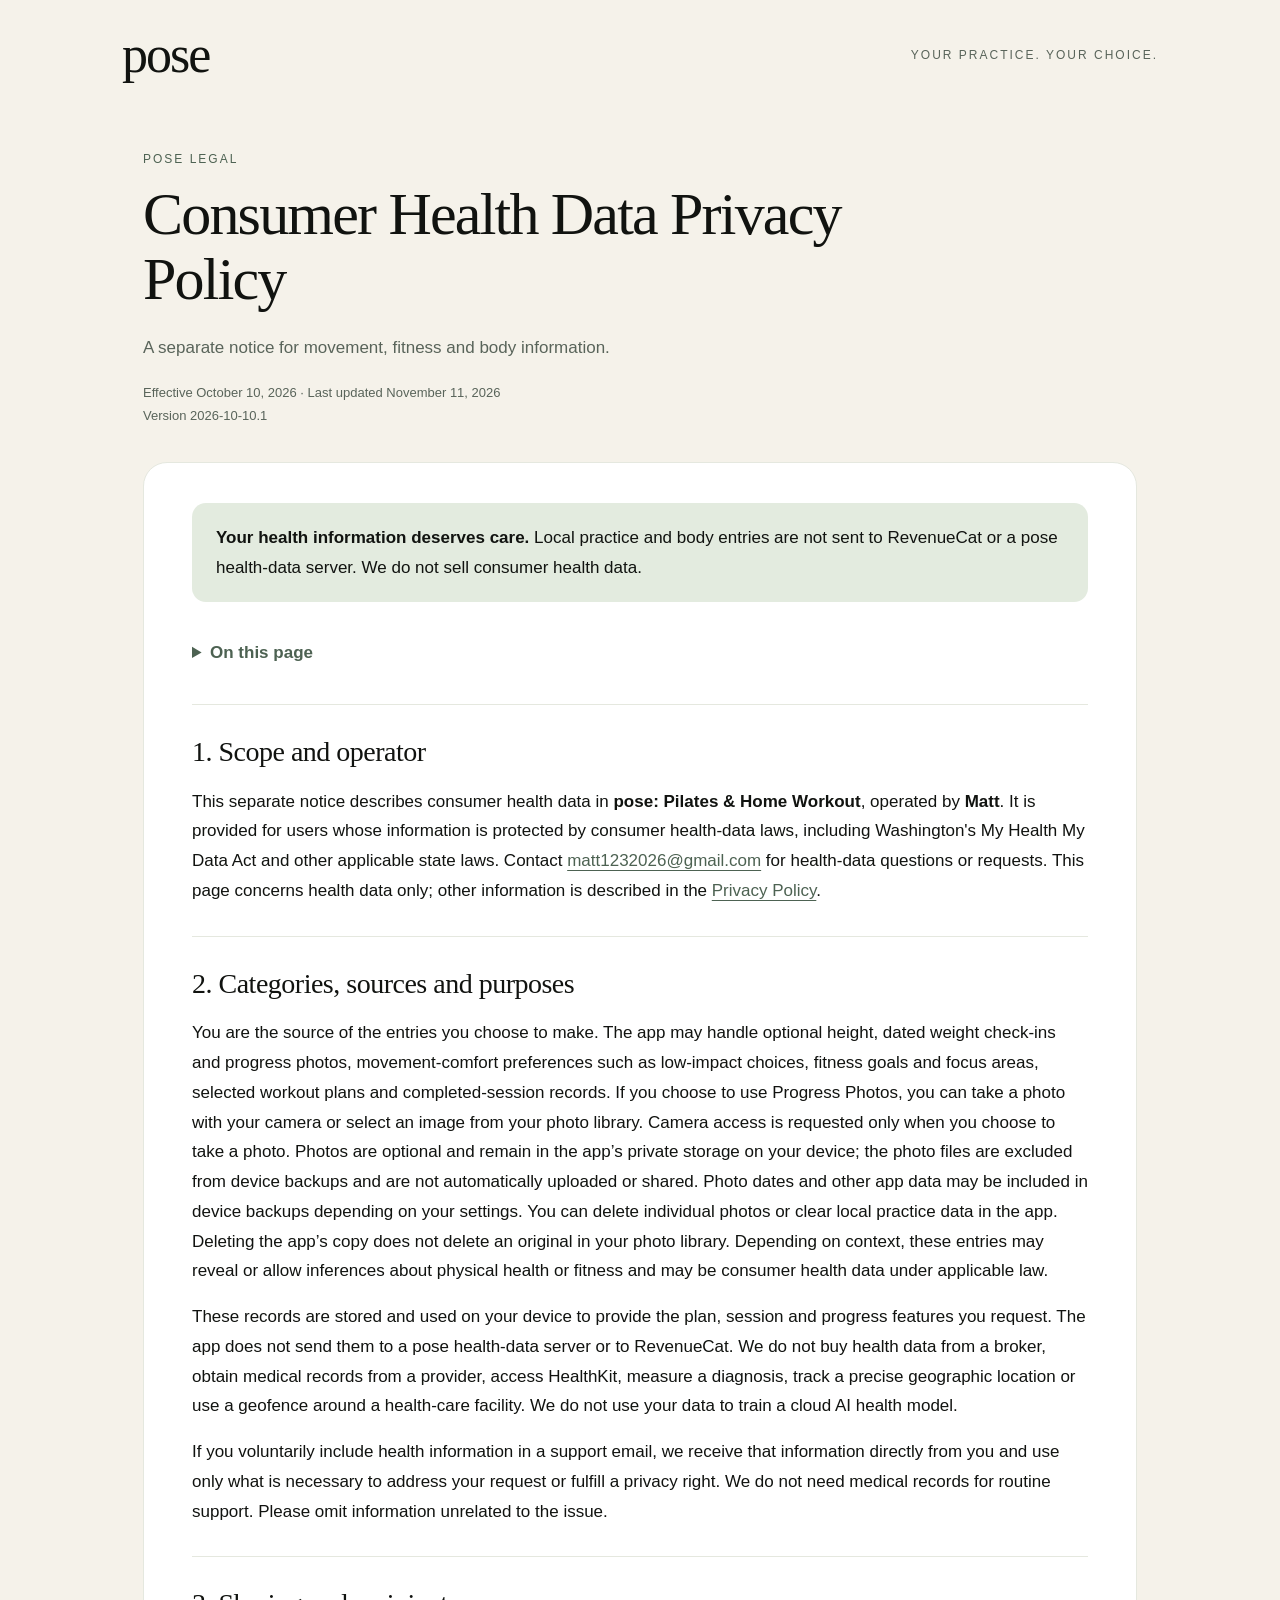
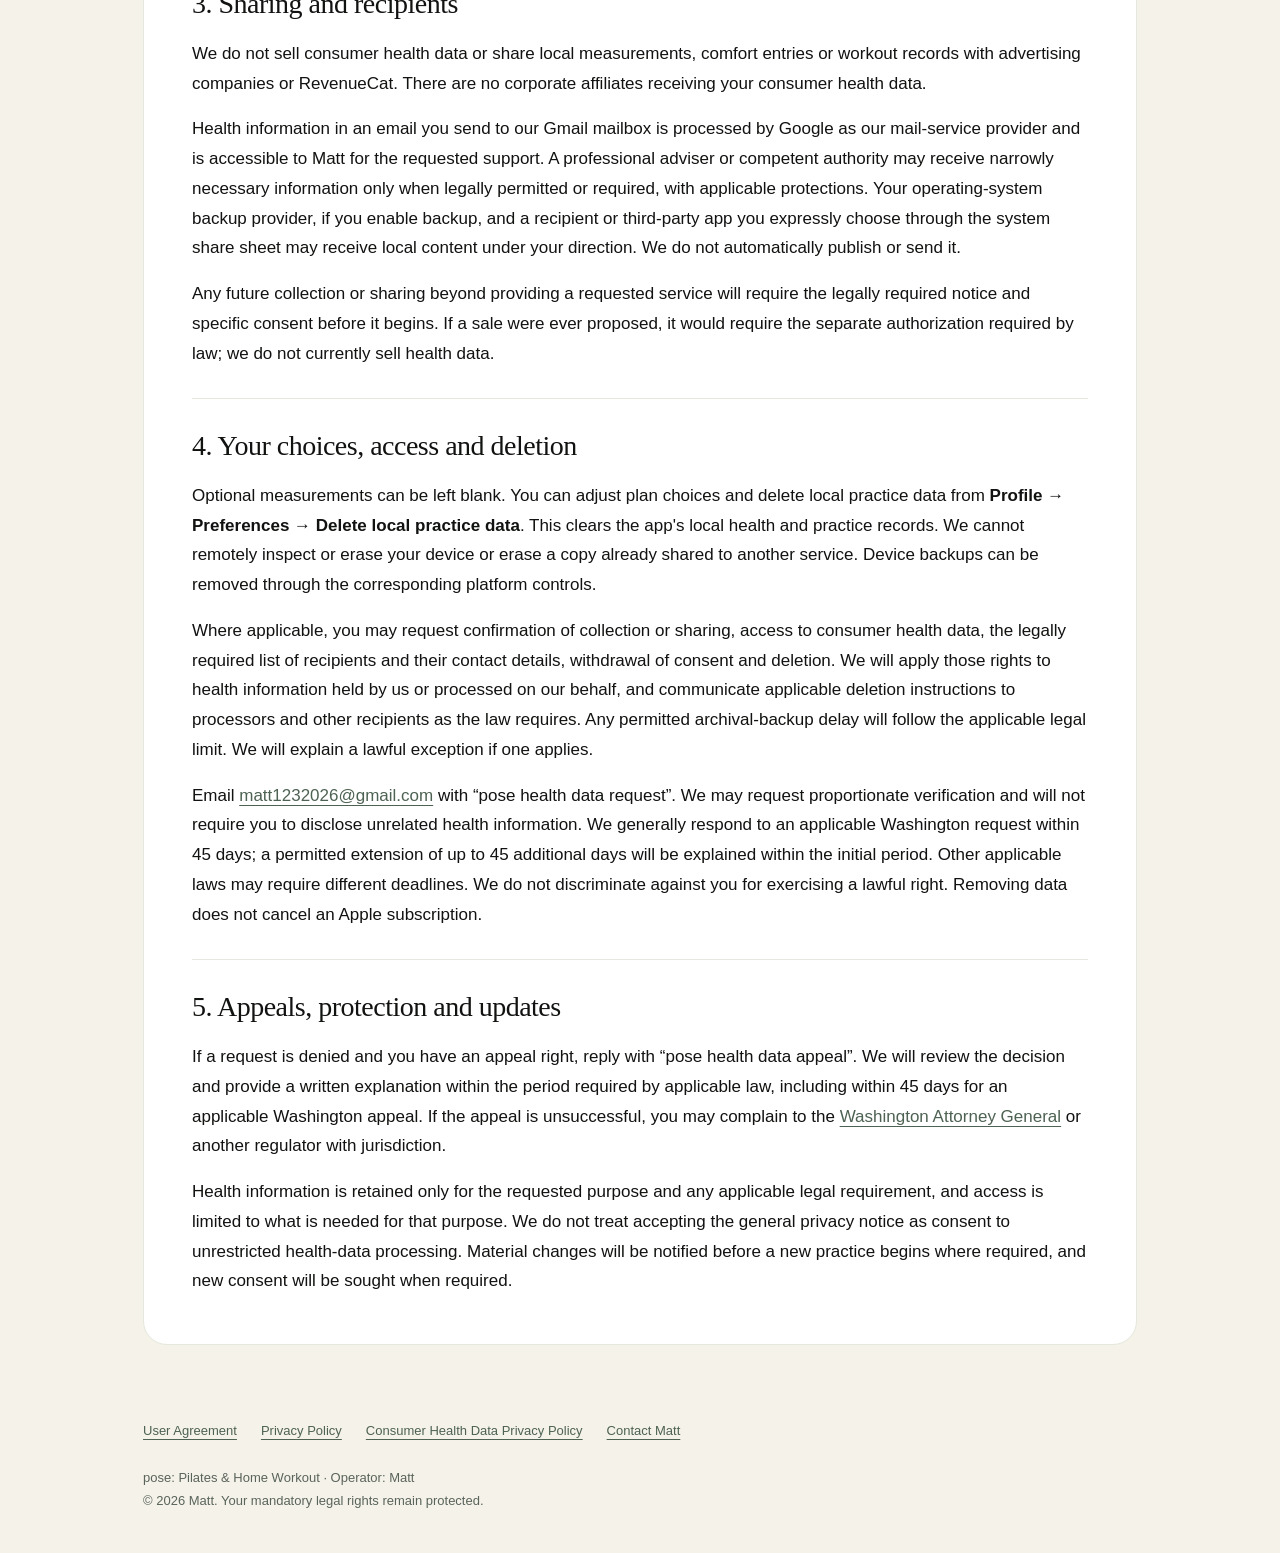
==== commit df233e6b: "Keep legal version marker at 2026-10-10.1; retain analytics disclosure" ====
--- a/consumer-health/index.html
+++ b/consumer-health/index.html
@@ -1,4 +1,4 @@
 <!doctype html>
 <html lang="en"><head><meta charset="utf-8"><meta name="viewport" content="width=device-width, initial-scale=1"><meta name="color-scheme" content="light"><title>Consumer Health Data Privacy Policy · pose</title><meta name="description" content="A separate notice for movement, fitness and body information."><meta name="theme-color" content="#f5f2ea"><link rel="canonical" href="https://lee271420-ship-it.github.io/pose-legal/consumer-health/"><link rel="icon" href="../favicon.svg" type="image/svg+xml"><link rel="stylesheet" href="../styles.css"></head><body>
 <a class="skip" href="#main">Skip to content</a><header class="site-header"><a class="brand" href="../" aria-label="pose legal home">pose</a><span class="brand-note">your practice. your choice.</span></header>
-<main id="main"><div class="hero"><p class="eyebrow">pose legal</p><h1>Consumer Health Data Privacy Policy</h1><p class="intro">A separate notice for movement, fitness and body information.</p><p class="meta">Effective October 10, 2026 · Last updated November 11, 2026<br>Version 2026-11-11.1</p></div><article class="document" aria-label="Consumer Health Data Privacy Policy"><div class="summary"><p><strong>Your health information deserves care.</strong> Local practice and body entries are not sent to RevenueCat or a pose health-data server. We do not sell consumer health data.</p></div><details class="toc"><summary>On this page</summary><ol><li><a href="#scope-and-operator">Scope and operator</a></li><li><a href="#categories-sources-and-purposes">Categories, sources and purposes</a></li><li><a href="#sharing-and-recipients">Sharing and recipients</a></li><li><a href="#your-choices-access-and-deletion">Your choices, access and deletion</a></li><li><a href="#appeals-protection-and-updates">Appeals, protection and updates</a></li></ol></details><section id="scope-and-operator" aria-labelledby="heading-scope-and-operator"><h2 id="heading-scope-and-operator">1. Scope and operator</h2><p>This separate notice describes consumer health data in <strong>pose: Pilates &amp; Home Workout</strong>, operated by <strong>Matt</strong>. It is provided for users whose information is protected by consumer health-data laws, including Washington's My Health My Data Act and other applicable state laws. Contact <a href="mailto:matt1232026@gmail.com">matt1232026@gmail.com</a> for health-data questions or requests. This page concerns health data only; other information is described in the <a href="../privacy/">Privacy Policy</a>.</p></section><section id="categories-sources-and-purposes" aria-labelledby="heading-categories-sources-and-purposes"><h2 id="heading-categories-sources-and-purposes">2. Categories, sources and purposes</h2><p>You are the source of the entries you choose to make. The app may handle optional height, dated weight check-ins and progress photos, movement-comfort preferences such as low-impact choices, fitness goals and focus areas, selected workout plans and completed-session records. If you choose to use Progress Photos, you can take a photo with your camera or select an image from your photo library. Camera access is requested only when you choose to take a photo. Photos are optional and remain in the app’s private storage on your device; the photo files are excluded from device backups and are not automatically uploaded or shared. Photo dates and other app data may be included in device backups depending on your settings. You can delete individual photos or clear local practice data in the app. Deleting the app’s copy does not delete an original in your photo library. Depending on context, these entries may reveal or allow inferences about physical health or fitness and may be consumer health data under applicable law.</p><p>These records are stored and used on your device to provide the plan, session and progress features you request. The app does not send them to a pose health-data server or to RevenueCat. We do not buy health data from a broker, obtain medical records from a provider, access HealthKit, measure a diagnosis, track a precise geographic location or use a geofence around a health-care facility. We do not use your data to train a cloud AI health model.</p><p>If you voluntarily include health information in a support email, we receive that information directly from you and use only what is necessary to address your request or fulfill a privacy right. We do not need medical records for routine support. Please omit information unrelated to the issue.</p></section><section id="sharing-and-recipients" aria-labelledby="heading-sharing-and-recipients"><h2 id="heading-sharing-and-recipients">3. Sharing and recipients</h2><p>We do not sell consumer health data or share local measurements, comfort entries or workout records with advertising companies or RevenueCat. There are no corporate affiliates receiving your consumer health data.</p><p>Health information in an email you send to our Gmail mailbox is processed by Google as our mail-service provider and is accessible to Matt for the requested support. A professional adviser or competent authority may receive narrowly necessary information only when legally permitted or required, with applicable protections. Your operating-system backup provider, if you enable backup, and a recipient or third-party app you expressly choose through the system share sheet may receive local content under your direction. We do not automatically publish or send it.</p><p>Any future collection or sharing beyond providing a requested service will require the legally required notice and specific consent before it begins. If a sale were ever proposed, it would require the separate authorization required by law; we do not currently sell health data.</p></section><section id="your-choices-access-and-deletion" aria-labelledby="heading-your-choices-access-and-deletion"><h2 id="heading-your-choices-access-and-deletion">4. Your choices, access and deletion</h2><p>Optional measurements can be left blank. You can adjust plan choices and delete local practice data from <strong>Profile → Preferences → Delete local practice data</strong>. This clears the app's local health and practice records. We cannot remotely inspect or erase your device or erase a copy already shared to another service. Device backups can be removed through the corresponding platform controls.</p><p>Where applicable, you may request confirmation of collection or sharing, access to consumer health data, the legally required list of recipients and their contact details, withdrawal of consent and deletion. We will apply those rights to health information held by us or processed on our behalf, and communicate applicable deletion instructions to processors and other recipients as the law requires. Any permitted archival-backup delay will follow the applicable legal limit. We will explain a lawful exception if one applies.</p><p>Email <a href="mailto:matt1232026@gmail.com?subject=pose%20health%20data%20request">matt1232026@gmail.com</a> with “pose health data request”. We may request proportionate verification and will not require you to disclose unrelated health information. We generally respond to an applicable Washington request within 45 days; a permitted extension of up to 45 additional days will be explained within the initial period. Other applicable laws may require different deadlines. We do not discriminate against you for exercising a lawful right. Removing data does not cancel an Apple subscription.</p></section><section id="appeals-protection-and-updates" aria-labelledby="heading-appeals-protection-and-updates"><h2 id="heading-appeals-protection-and-updates">5. Appeals, protection and updates</h2><p>If a request is denied and you have an appeal right, reply with “pose health data appeal”. We will review the decision and provide a written explanation within the period required by applicable law, including within 45 days for an applicable Washington appeal. If the appeal is unsuccessful, you may complain to the <a href="https://www.atg.wa.gov/file-complaint">Washington Attorney General</a> or another regulator with jurisdiction.</p><p>Health information is retained only for the requested purpose and any applicable legal requirement, and access is limited to what is needed for that purpose. We do not treat accepting the general privacy notice as consent to unrestricted health-data processing. Material changes will be notified before a new practice begins where required, and new consent will be sought when required.</p></section></article></main><footer><nav class="footer-links" aria-label="Legal documents"><a href="../terms/">User Agreement</a><a href="../privacy/">Privacy Policy</a><a href="../consumer-health/">Consumer Health Data Privacy Policy</a><a href="mailto:matt1232026@gmail.com">Contact Matt</a></nav><p>pose: Pilates &amp; Home Workout · Operator: Matt<br>© 2026 Matt. Your mandatory legal rights remain protected.</p></footer></body></html>
+<main id="main"><div class="hero"><p class="eyebrow">pose legal</p><h1>Consumer Health Data Privacy Policy</h1><p class="intro">A separate notice for movement, fitness and body information.</p><p class="meta">Effective October 10, 2026 · Last updated November 11, 2026<br>Version 2026-10-10.1</p></div><article class="document" aria-label="Consumer Health Data Privacy Policy"><div class="summary"><p><strong>Your health information deserves care.</strong> Local practice and body entries are not sent to RevenueCat or a pose health-data server. We do not sell consumer health data.</p></div><details class="toc"><summary>On this page</summary><ol><li><a href="#scope-and-operator">Scope and operator</a></li><li><a href="#categories-sources-and-purposes">Categories, sources and purposes</a></li><li><a href="#sharing-and-recipients">Sharing and recipients</a></li><li><a href="#your-choices-access-and-deletion">Your choices, access and deletion</a></li><li><a href="#appeals-protection-and-updates">Appeals, protection and updates</a></li></ol></details><section id="scope-and-operator" aria-labelledby="heading-scope-and-operator"><h2 id="heading-scope-and-operator">1. Scope and operator</h2><p>This separate notice describes consumer health data in <strong>pose: Pilates &amp; Home Workout</strong>, operated by <strong>Matt</strong>. It is provided for users whose information is protected by consumer health-data laws, including Washington's My Health My Data Act and other applicable state laws. Contact <a href="mailto:matt1232026@gmail.com">matt1232026@gmail.com</a> for health-data questions or requests. This page concerns health data only; other information is described in the <a href="../privacy/">Privacy Policy</a>.</p></section><section id="categories-sources-and-purposes" aria-labelledby="heading-categories-sources-and-purposes"><h2 id="heading-categories-sources-and-purposes">2. Categories, sources and purposes</h2><p>You are the source of the entries you choose to make. The app may handle optional height, dated weight check-ins and progress photos, movement-comfort preferences such as low-impact choices, fitness goals and focus areas, selected workout plans and completed-session records. If you choose to use Progress Photos, you can take a photo with your camera or select an image from your photo library. Camera access is requested only when you choose to take a photo. Photos are optional and remain in the app’s private storage on your device; the photo files are excluded from device backups and are not automatically uploaded or shared. Photo dates and other app data may be included in device backups depending on your settings. You can delete individual photos or clear local practice data in the app. Deleting the app’s copy does not delete an original in your photo library. Depending on context, these entries may reveal or allow inferences about physical health or fitness and may be consumer health data under applicable law.</p><p>These records are stored and used on your device to provide the plan, session and progress features you request. The app does not send them to a pose health-data server or to RevenueCat. We do not buy health data from a broker, obtain medical records from a provider, access HealthKit, measure a diagnosis, track a precise geographic location or use a geofence around a health-care facility. We do not use your data to train a cloud AI health model.</p><p>If you voluntarily include health information in a support email, we receive that information directly from you and use only what is necessary to address your request or fulfill a privacy right. We do not need medical records for routine support. Please omit information unrelated to the issue.</p></section><section id="sharing-and-recipients" aria-labelledby="heading-sharing-and-recipients"><h2 id="heading-sharing-and-recipients">3. Sharing and recipients</h2><p>We do not sell consumer health data or share local measurements, comfort entries or workout records with advertising companies or RevenueCat. There are no corporate affiliates receiving your consumer health data.</p><p>Health information in an email you send to our Gmail mailbox is processed by Google as our mail-service provider and is accessible to Matt for the requested support. A professional adviser or competent authority may receive narrowly necessary information only when legally permitted or required, with applicable protections. Your operating-system backup provider, if you enable backup, and a recipient or third-party app you expressly choose through the system share sheet may receive local content under your direction. We do not automatically publish or send it.</p><p>Any future collection or sharing beyond providing a requested service will require the legally required notice and specific consent before it begins. If a sale were ever proposed, it would require the separate authorization required by law; we do not currently sell health data.</p></section><section id="your-choices-access-and-deletion" aria-labelledby="heading-your-choices-access-and-deletion"><h2 id="heading-your-choices-access-and-deletion">4. Your choices, access and deletion</h2><p>Optional measurements can be left blank. You can adjust plan choices and delete local practice data from <strong>Profile → Preferences → Delete local practice data</strong>. This clears the app's local health and practice records. We cannot remotely inspect or erase your device or erase a copy already shared to another service. Device backups can be removed through the corresponding platform controls.</p><p>Where applicable, you may request confirmation of collection or sharing, access to consumer health data, the legally required list of recipients and their contact details, withdrawal of consent and deletion. We will apply those rights to health information held by us or processed on our behalf, and communicate applicable deletion instructions to processors and other recipients as the law requires. Any permitted archival-backup delay will follow the applicable legal limit. We will explain a lawful exception if one applies.</p><p>Email <a href="mailto:matt1232026@gmail.com?subject=pose%20health%20data%20request">matt1232026@gmail.com</a> with “pose health data request”. We may request proportionate verification and will not require you to disclose unrelated health information. We generally respond to an applicable Washington request within 45 days; a permitted extension of up to 45 additional days will be explained within the initial period. Other applicable laws may require different deadlines. We do not discriminate against you for exercising a lawful right. Removing data does not cancel an Apple subscription.</p></section><section id="appeals-protection-and-updates" aria-labelledby="heading-appeals-protection-and-updates"><h2 id="heading-appeals-protection-and-updates">5. Appeals, protection and updates</h2><p>If a request is denied and you have an appeal right, reply with “pose health data appeal”. We will review the decision and provide a written explanation within the period required by applicable law, including within 45 days for an applicable Washington appeal. If the appeal is unsuccessful, you may complain to the <a href="https://www.atg.wa.gov/file-complaint">Washington Attorney General</a> or another regulator with jurisdiction.</p><p>Health information is retained only for the requested purpose and any applicable legal requirement, and access is limited to what is needed for that purpose. We do not treat accepting the general privacy notice as consent to unrestricted health-data processing. Material changes will be notified before a new practice begins where required, and new consent will be sought when required.</p></section></article></main><footer><nav class="footer-links" aria-label="Legal documents"><a href="../terms/">User Agreement</a><a href="../privacy/">Privacy Policy</a><a href="../consumer-health/">Consumer Health Data Privacy Policy</a><a href="mailto:matt1232026@gmail.com">Contact Matt</a></nav><p>pose: Pilates &amp; Home Workout · Operator: Matt<br>© 2026 Matt. Your mandatory legal rights remain protected.</p></footer></body></html>
